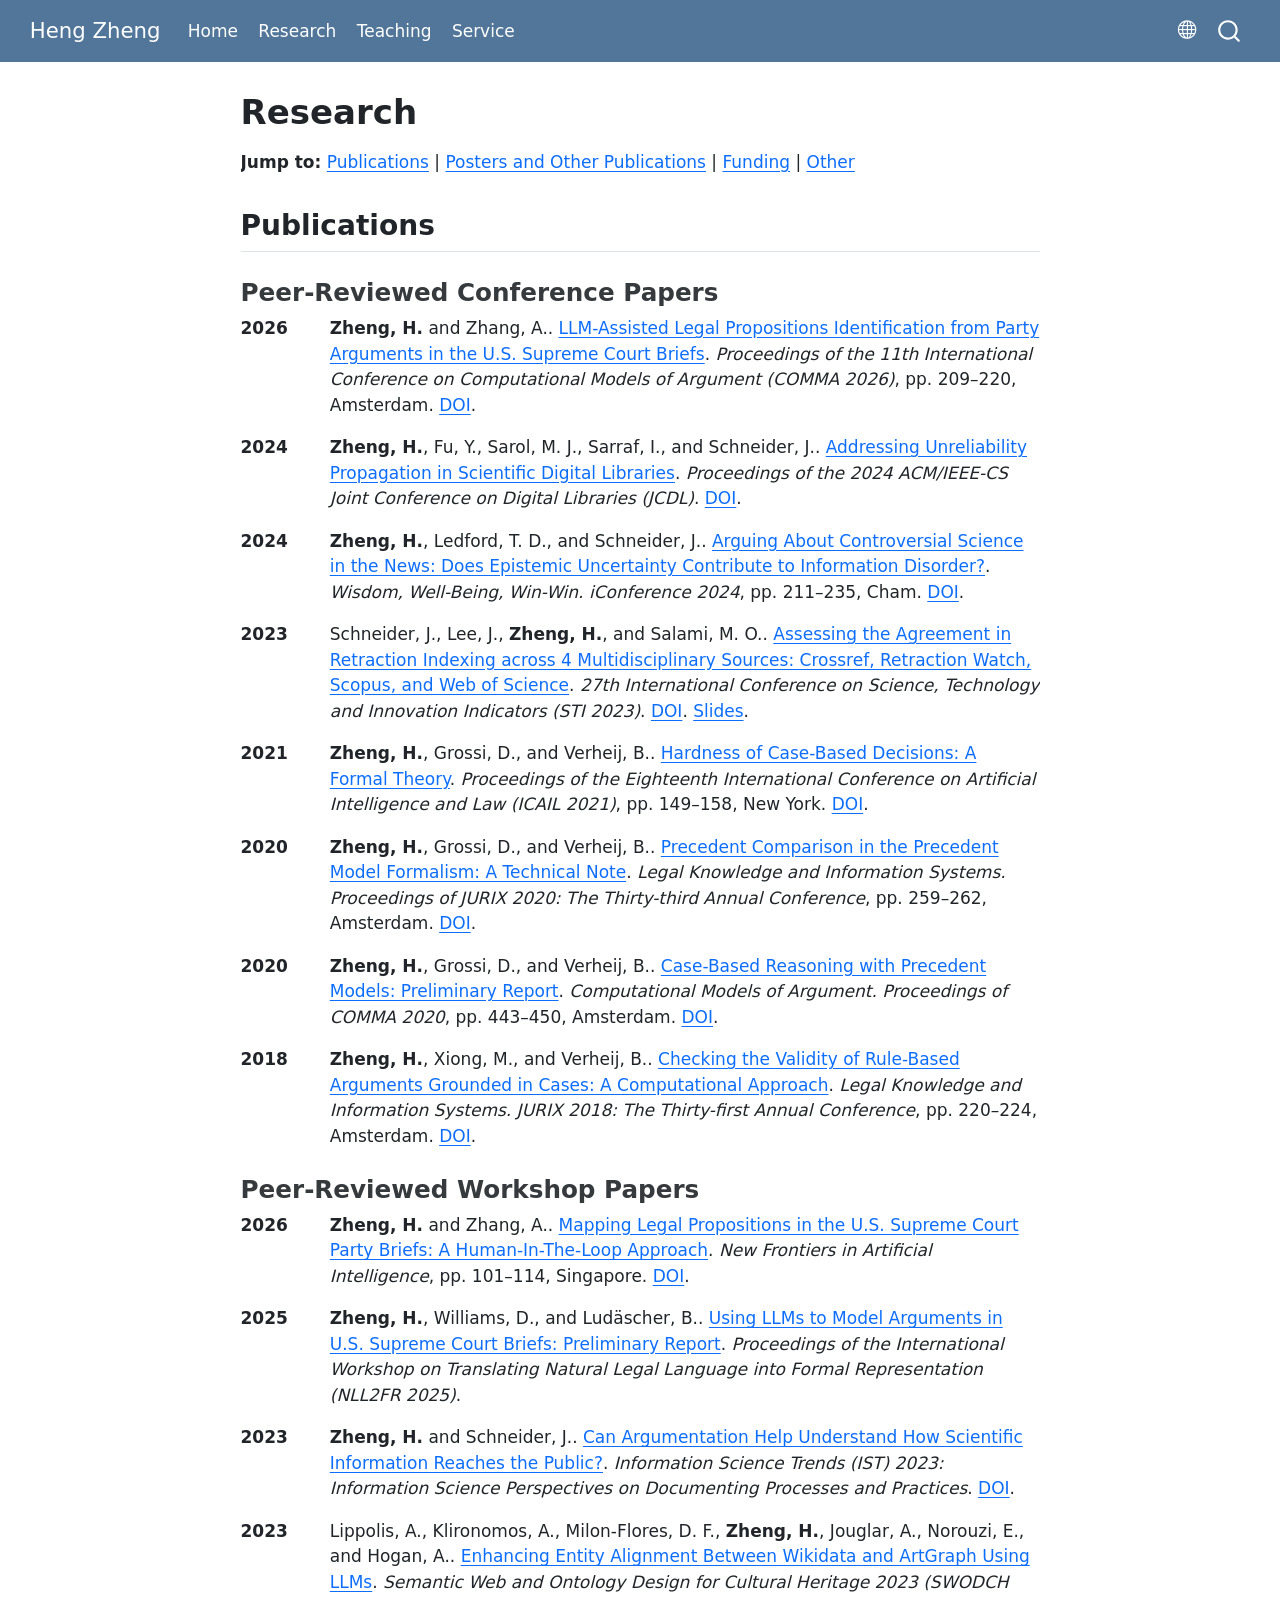
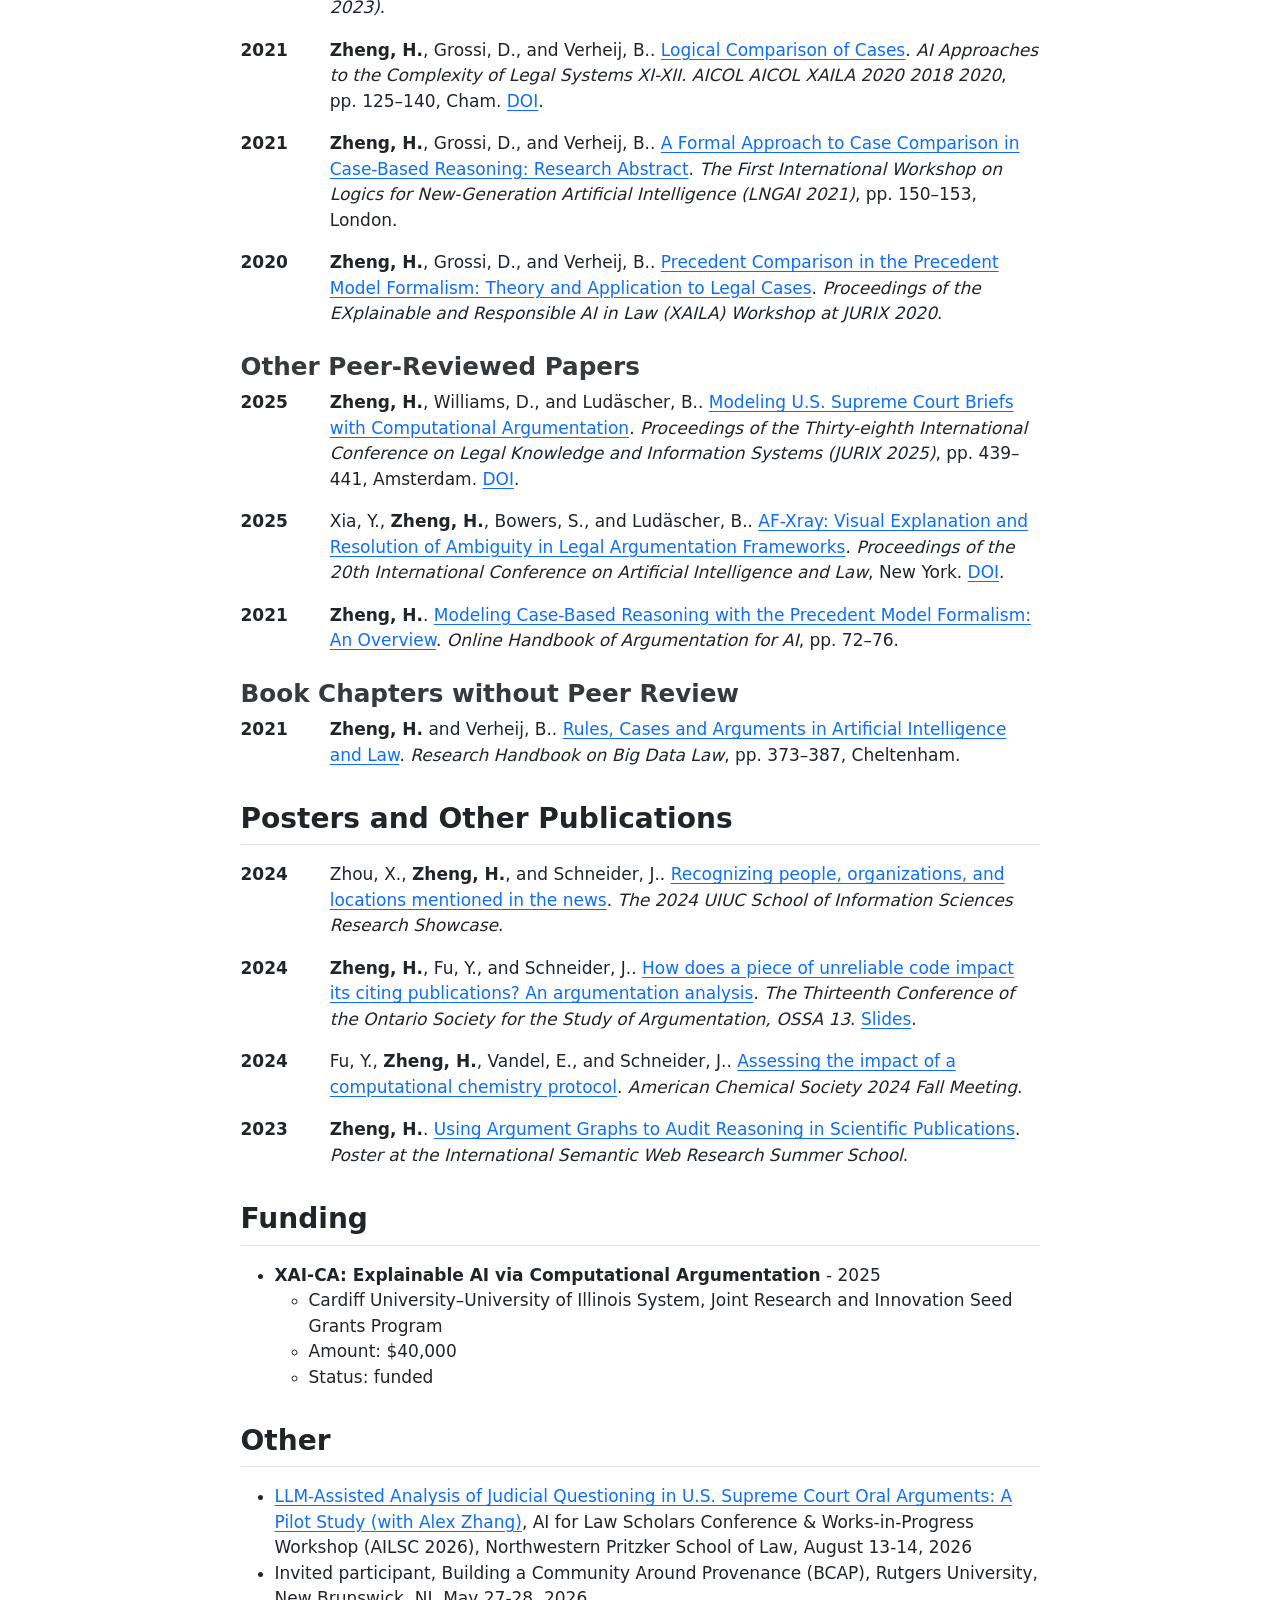
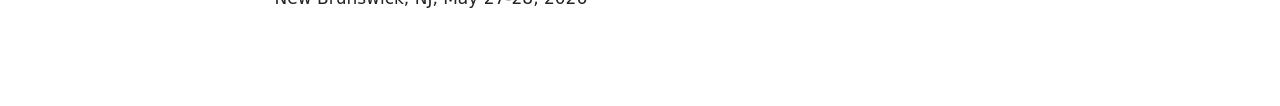
==== research.html @ 06c8936c "deploy site update" ====
<!DOCTYPE html>
<html xmlns="http://www.w3.org/1999/xhtml" lang="en" xml:lang="en"><head>

<meta charset="utf-8">
<meta name="generator" content="quarto-1.9.38">

<meta name="viewport" content="width=device-width, initial-scale=1.0, user-scalable=yes">


<title>Research – Heng Zheng</title>
<style>
/* Default styles provided by pandoc.
** See https://pandoc.org/MANUAL.html#variables-for-html for config info.
*/
code{white-space: pre-wrap;}
span.smallcaps{font-variant: small-caps;}
div.columns{display: flex; gap: min(4vw, 1.5em);}
div.column{flex: auto; overflow-x: auto;}
div.hanging-indent{margin-left: 1.5em; text-indent: -1.5em;}
ul.task-list{list-style: none;}
ul.task-list li input[type="checkbox"] {
  width: 0.8em;
  margin: 0 0.8em 0.2em -1em; /* quarto-specific, see https://github.com/quarto-dev/quarto-cli/issues/4556 */ 
  vertical-align: middle;
}
</style>


<script src="site_libs/quarto-nav/quarto-nav.js"></script>
<script src="site_libs/quarto-nav/headroom.min.js"></script>
<script src="site_libs/clipboard/clipboard.min.js"></script>
<script src="site_libs/quarto-search/autocomplete.umd.js"></script>
<script src="site_libs/quarto-search/fuse.min.js"></script>
<script src="site_libs/quarto-search/quarto-search.js"></script>
<meta name="quarto:offset" content="./">
<link href="./images/globe.png" rel="icon" type="image/png">
<script src="site_libs/quarto-html/quarto.js" type="module"></script>
<script src="site_libs/quarto-html/tabsets/tabsets.js" type="module"></script>
<script src="site_libs/quarto-html/popper.min.js"></script>
<script src="site_libs/quarto-html/tippy.umd.min.js"></script>
<script src="site_libs/quarto-html/anchor.min.js"></script>
<link href="site_libs/quarto-html/tippy.css" rel="stylesheet">
<link href="site_libs/quarto-html/quarto-syntax-highlighting-15634bcf2e68342d4ad2dfa704d543f6.css" rel="stylesheet" id="quarto-text-highlighting-styles">
<script src="site_libs/bootstrap/bootstrap.min.js"></script>
<link href="site_libs/bootstrap/bootstrap-icons.css" rel="stylesheet">
<link href="site_libs/bootstrap/bootstrap-45431c2918bd31147ddb3fa7038bb99f.min.css" rel="stylesheet" append-hash="true" id="quarto-bootstrap" data-mode="light">
<script id="quarto-search-options" type="application/json">{
  "location": "navbar",
  "copy-button": false,
  "collapse-after": 3,
  "panel-placement": "end",
  "type": "overlay",
  "limit": 50,
  "keyboard-shortcut": [
    "f",
    "/",
    "s"
  ],
  "show-item-context": false,
  "language": {
    "search-no-results-text": "No results",
    "search-matching-documents-text": "matching documents",
    "search-copy-link-title": "Copy link to search",
    "search-hide-matches-text": "Hide additional matches",
    "search-more-match-text": "more match in this document",
    "search-more-matches-text": "more matches in this document",
    "search-clear-button-title": "Clear",
    "search-text-placeholder": "",
    "search-detached-cancel-button-title": "Cancel",
    "search-submit-button-title": "Submit",
    "search-label": "Search"
  }
}</script>


<link rel="stylesheet" href="styles.css">
</head>

<body class="nav-fixed fullcontent quarto-light">

<div id="quarto-search-results"></div>
  <header id="quarto-header" class="headroom fixed-top">
    <nav class="navbar navbar-expand-lg " data-bs-theme="dark">
      <div class="navbar-container container-fluid">
      <div class="navbar-brand-container mx-auto">
    <a class="navbar-brand" href="./index.html">
    <span class="navbar-title">Heng Zheng</span>
    </a>
  </div>
            <div id="quarto-search" class="" title="Search"></div>
          <button class="navbar-toggler" type="button" data-bs-toggle="collapse" data-bs-target="#navbarCollapse" aria-controls="navbarCollapse" role="menu" aria-expanded="false" aria-label="Toggle navigation" onclick="if (window.quartoToggleHeadroom) { window.quartoToggleHeadroom(); }">
  <span class="navbar-toggler-icon"></span>
</button>
          <div class="collapse navbar-collapse" id="navbarCollapse">
            <ul class="navbar-nav navbar-nav-scroll me-auto">
  <li class="nav-item">
    <a class="nav-link" href="./index.html"> 
<span class="menu-text">Home</span></a>
  </li>  
  <li class="nav-item">
    <a class="nav-link active" href="./research.html" aria-current="page"> 
<span class="menu-text">Research</span></a>
  </li>  
  <li class="nav-item">
    <a class="nav-link" href="./teaching.html"> 
<span class="menu-text">Teaching</span></a>
  </li>  
  <li class="nav-item">
    <a class="nav-link" href="./service.html"> 
<span class="menu-text">Service</span></a>
  </li>  
</ul>
            <ul class="navbar-nav navbar-nav-scroll ms-auto">
  <li class="nav-item compact">
    <a class="nav-link" href="https://heng-zheng.github.io/"> <i class="bi bi-globe" role="img" aria-label="Website">
</i> 
<span class="menu-text"></span></a>
  </li>  
</ul>
          </div> <!-- /navcollapse -->
            <div class="quarto-navbar-tools">
</div>
      </div> <!-- /container-fluid -->
    </nav>
</header>
<!-- content -->
<div id="quarto-content" class="quarto-container page-columns page-rows-contents page-layout-article page-navbar">
<!-- sidebar -->
<!-- margin-sidebar -->
    
<!-- main -->
<main class="content" id="quarto-document-content">

<header id="title-block-header" class="quarto-title-block default">
<div class="quarto-title">
<h1 class="title">Research</h1>
</div>



<div class="quarto-title-meta">

    
  
    
  </div>
  


</header>


<style>
.pub-list {
  margin-top: 0.5rem;
}

.pub-entry {
  display: grid;
  grid-template-columns: 4.5rem 1fr;
  column-gap: 0.75rem;
  margin-bottom: 1rem;
  align-items: start;
}

.pub-year {
  white-space: nowrap;
  font-weight: 600;
}

.pub-text {
  min-width: 0;
}

.pub-text p {
  margin: 0;
}
</style>
<div id="acab98bb" class="cell" data-execution_count="1">
<div class="cell-output cell-output-display cell-output-markdown">
<p><strong>Jump to:</strong> <a href="#publications">Publications</a> | <a href="#posters-and-other-publications">Posters and Other Publications</a> | <a href="#funding">Funding</a> | <a href="#other">Other</a></p>
<section id="publications" class="level2">
<h2 class="anchored" data-anchor-id="publications">Publications</h2>
<section id="peer-reviewed-conference-papers" class="level3">
<h3 class="anchored" data-anchor-id="peer-reviewed-conference-papers">Peer-Reviewed Conference Papers</h3>
<div class="pub-list">
<div class="pub-entry">
<div class="pub-year">
2026
</div>
<div class="pub-text">
<strong>Zheng, H.</strong> and Zhang, A.. <a href="https://doi.org/10.3233/FAIA260813">LLM-Assisted Legal Propositions Identification from Party Arguments in the U.S. Supreme Court Briefs</a>. <em>Proceedings of the 11th International Conference on Computational Models of Argument (COMMA 2026)</em>, pp.&nbsp;209–220, Amsterdam. <a href="https://doi.org/10.3233/FAIA260813">DOI</a>.
</div>
</div>
<div class="pub-entry">
<div class="pub-year">
2024
</div>
<div class="pub-text">
<strong>Zheng, H.</strong>, Fu, Y., Sarol, M. J., Sarraf, I., and Schneider, J.. <a href="https://doi.org/10.1145/3677389.3702526">Addressing Unreliability Propagation in Scientific Digital Libraries</a>. <em>Proceedings of the 2024 ACM/IEEE-CS Joint Conference on Digital Libraries (JCDL)</em>. <a href="https://doi.org/10.1145/3677389.3702526">DOI</a>.
</div>
</div>
<div class="pub-entry">
<div class="pub-year">
2024
</div>
<div class="pub-text">
<strong>Zheng, H.</strong>, Ledford, T. D., and Schneider, J.. <a href="https://doi.org/10.1007/978-3-031-57860-1_16">Arguing About Controversial Science in the News: Does Epistemic Uncertainty Contribute to Information Disorder?</a>. <em>Wisdom, Well-Being, Win-Win. iConference 2024</em>, pp.&nbsp;211–235, Cham. <a href="https://doi.org/10.1007/978-3-031-57860-1_16">DOI</a>.
</div>
</div>
<div class="pub-entry">
<div class="pub-year">
2023
</div>
<div class="pub-text">
Schneider, J., Lee, J., <strong>Zheng, H.</strong>, and Salami, M. O.. <a href="https://doi.org/10.55835/6441e5cae04dbe5586d06a5f">Assessing the Agreement in Retraction Indexing across 4 Multidisciplinary Sources: Crossref, Retraction Watch, Scopus, and Web of Science</a>. <em>27th International Conference on Science, Technology and Innovation Indicators (STI 2023)</em>. <a href="https://doi.org/10.55835/6441e5cae04dbe5586d06a5f">DOI</a>. <a href="https://hdl.handle.net/2142/122294">Slides</a>.
</div>
</div>
<div class="pub-entry">
<div class="pub-year">
2021
</div>
<div class="pub-text">
<strong>Zheng, H.</strong>, Grossi, D., and Verheij, B.. <a href="https://doi.org/10.1145/3462757.3466071">Hardness of Case-Based Decisions: A Formal Theory</a>. <em>Proceedings of the Eighteenth International Conference on Artificial Intelligence and Law (ICAIL 2021)</em>, pp.&nbsp;149–158, New York. <a href="https://doi.org/10.1145/3462757.3466071">DOI</a>.
</div>
</div>
<div class="pub-entry">
<div class="pub-year">
2020
</div>
<div class="pub-text">
<strong>Zheng, H.</strong>, Grossi, D., and Verheij, B.. <a href="https://doi.org/10.3233/FAIA200878">Precedent Comparison in the Precedent Model Formalism: A Technical Note</a>. <em>Legal Knowledge and Information Systems. Proceedings of JURIX 2020: The Thirty-third Annual Conference</em>, pp.&nbsp;259–262, Amsterdam. <a href="https://doi.org/10.3233/FAIA200878">DOI</a>.
</div>
</div>
<div class="pub-entry">
<div class="pub-year">
2020
</div>
<div class="pub-text">
<strong>Zheng, H.</strong>, Grossi, D., and Verheij, B.. <a href="https://doi.org/10.3233/FAIA200528">Case-Based Reasoning with Precedent Models: Preliminary Report</a>. <em>Computational Models of Argument. Proceedings of COMMA 2020</em>, pp.&nbsp;443–450, Amsterdam. <a href="https://doi.org/10.3233/FAIA200528">DOI</a>.
</div>
</div>
<div class="pub-entry">
<div class="pub-year">
2018
</div>
<div class="pub-text">
<strong>Zheng, H.</strong>, Xiong, M., and Verheij, B.. <a href="https://doi.org/10.3233/978-1-61499-935-5-220">Checking the Validity of Rule-Based Arguments Grounded in Cases: A Computational Approach</a>. <em>Legal Knowledge and Information Systems. JURIX 2018: The Thirty-first Annual Conference</em>, pp.&nbsp;220–224, Amsterdam. <a href="https://doi.org/10.3233/978-1-61499-935-5-220">DOI</a>.
</div>
</div>
</div>
</section>
<section id="peer-reviewed-workshop-papers" class="level3">
<h3 class="anchored" data-anchor-id="peer-reviewed-workshop-papers">Peer-Reviewed Workshop Papers</h3>
<div class="pub-list">
<div class="pub-entry">
<div class="pub-year">
2026
</div>
<div class="pub-text">
<strong>Zheng, H.</strong> and Zhang, A.. <a href="https://doi.org/10.1007/978-981-92-1527-0_7">Mapping Legal Propositions in the U.S. Supreme Court Party Briefs: A Human-In-The-Loop Approach</a>. <em>New Frontiers in Artificial Intelligence</em>, pp.&nbsp;101–114, Singapore. <a href="https://doi.org/10.1007/978-981-92-1527-0_7">DOI</a>.
</div>
</div>
<div class="pub-entry">
<div class="pub-year">
2025
</div>
<div class="pub-text">
<strong>Zheng, H.</strong>, Williams, D., and Ludäscher, B.. <a href="https://jurisinformaticscenter.github.io/NLL2FR2025/NLL2FR2025proceedings.pdf#page=103.00">Using LLMs to Model Arguments in U.S. Supreme Court Briefs: Preliminary Report</a>. <em>Proceedings of the International Workshop on Translating Natural Legal Language into Formal Representation (NLL2FR 2025)</em>.
</div>
</div>
<div class="pub-entry">
<div class="pub-year">
2023
</div>
<div class="pub-text">
<strong>Zheng, H.</strong> and Schneider, J.. <a href="https://doi.org/10.5281/zenodo.8023747">Can Argumentation Help Understand How Scientific Information Reaches the Public?</a>. <em>Information Science Trends (IST) 2023: Information Science Perspectives on Documenting Processes and Practices</em>. <a href="https://doi.org/10.5281/zenodo.8023747">DOI</a>.
</div>
</div>
<div class="pub-entry">
<div class="pub-year">
2023
</div>
<div class="pub-text">
Lippolis, A., Klironomos, A., Milon-Flores, D. F., <strong>Zheng, H.</strong>, Jouglar, A., Norouzi, E., and Hogan, A.. <a href="https://ceur-ws.org/Vol-3540/paper7.pdf">Enhancing Entity Alignment Between Wikidata and ArtGraph Using LLMs</a>. <em>Semantic Web and Ontology Design for Cultural Heritage 2023 (SWODCH 2023)</em>.
</div>
</div>
<div class="pub-entry">
<div class="pub-year">
2021
</div>
<div class="pub-text">
<strong>Zheng, H.</strong>, Grossi, D., and Verheij, B.. <a href="https://doi.org/10.1007/978-3-030-89811-3_9">Logical Comparison of Cases</a>. <em>AI Approaches to the Complexity of Legal Systems XI-XII. AICOL AICOL XAILA 2020 2018 2020</em>, pp.&nbsp;125–140, Cham. <a href="https://doi.org/10.1007/978-3-030-89811-3_9">DOI</a>.
</div>
</div>
<div class="pub-entry">
<div class="pub-year">
2021
</div>
<div class="pub-text">
<strong>Zheng, H.</strong>, Grossi, D., and Verheij, B.. <a href="http://www.collegepublications.co.uk/LNGAI/?00001">A Formal Approach to Case Comparison in Case-Based Reasoning: Research Abstract</a>. <em>The First International Workshop on Logics for New-Generation Artificial Intelligence (LNGAI 2021)</em>, pp.&nbsp;150–153, London.
</div>
</div>
<div class="pub-entry">
<div class="pub-year">
2020
</div>
<div class="pub-text">
<strong>Zheng, H.</strong>, Grossi, D., and Verheij, B.. <a href="https://ceur-ws.org/Vol-2891/XAILA-2020_paper_3.pdf">Precedent Comparison in the Precedent Model Formalism: Theory and Application to Legal Cases</a>. <em>Proceedings of the EXplainable and Responsible AI in Law (XAILA) Workshop at JURIX 2020</em>.
</div>
</div>
</div>
</section>
<section id="other-peer-reviewed-papers" class="level3">
<h3 class="anchored" data-anchor-id="other-peer-reviewed-papers">Other Peer-Reviewed Papers</h3>
<div class="pub-list">
<div class="pub-entry">
<div class="pub-year">
2025
</div>
<div class="pub-text">
<strong>Zheng, H.</strong>, Williams, D., and Ludäscher, B.. <a href="https://doi.org/10.3233/FAIA251631">Modeling U.S. Supreme Court Briefs with Computational Argumentation</a>. <em>Proceedings of the Thirty-eighth International Conference on Legal Knowledge and Information Systems (JURIX 2025)</em>, pp.&nbsp;439–441, Amsterdam. <a href="https://doi.org/10.3233/FAIA251631">DOI</a>.
</div>
</div>
<div class="pub-entry">
<div class="pub-year">
2025
</div>
<div class="pub-text">
Xia, Y., <strong>Zheng, H.</strong>, Bowers, S., and Ludäscher, B.. <a href="https://doi.org/10.1145/3769126.3769246">AF-Xray: Visual Explanation and Resolution of Ambiguity in Legal Argumentation Frameworks</a>. <em>Proceedings of the 20th International Conference on Artificial Intelligence and Law</em>, New York. <a href="https://doi.org/10.1145/3769126.3769246">DOI</a>.
</div>
</div>
<div class="pub-entry">
<div class="pub-year">
2021
</div>
<div class="pub-text">
<strong>Zheng, H.</strong>. <a href="https://arxiv.org/abs/2106.10832">Modeling Case-Based Reasoning with the Precedent Model Formalism: An Overview</a>. <em>Online Handbook of Argumentation for AI</em>, pp.&nbsp;72–76.
</div>
</div>
</div>
</section>
<section id="book-chapters-without-peer-review" class="level3">
<h3 class="anchored" data-anchor-id="book-chapters-without-peer-review">Book Chapters without Peer Review</h3>
<div class="pub-list">
<div class="pub-entry">
<div class="pub-year">
2021
</div>
<div class="pub-text">
<strong>Zheng, H.</strong> and Verheij, B.. <a href="https://www.ai.rug.nl/~verheij/publications/pdf/handbook2021.pdf">Rules, Cases and Arguments in Artificial Intelligence and Law</a>. <em>Research Handbook on Big Data Law</em>, pp.&nbsp;373–387, Cheltenham.
</div>
</div>
</div>
</section>
</section>
<section id="posters-and-other-publications" class="level2">
<h2 class="anchored" data-anchor-id="posters-and-other-publications">Posters and Other Publications</h2>
<div class="pub-list">
<div class="pub-entry">
<div class="pub-year">
2024
</div>
<div class="pub-text">
Zhou, X., <strong>Zheng, H.</strong>, and Schneider, J.. <a href="https://hdl.handle.net/2142/125113">Recognizing people, organizations, and locations mentioned in the news</a>. <em>The 2024 UIUC School of Information Sciences Research Showcase</em>.
</div>
</div>
<div class="pub-entry">
<div class="pub-year">
2024
</div>
<div class="pub-text">
<strong>Zheng, H.</strong>, Fu, Y., and Schneider, J.. <a href="https://jodischneider.com/pubs/ossa2024.pdf">How does a piece of unreliable code impact its citing publications? An argumentation analysis</a>. <em>The Thirteenth Conference of the Ontario Society for the Study of Argumentation, OSSA 13</em>. <a href="https://hdl.handle.net/2142/123192">Slides</a>.
</div>
</div>
<div class="pub-entry">
<div class="pub-year">
2024
</div>
<div class="pub-text">
Fu, Y., <strong>Zheng, H.</strong>, Vandel, E., and Schneider, J.. <a href="https://hdl.handle.net/2142/124768">Assessing the impact of a computational chemistry protocol</a>. <em>American Chemical Society 2024 Fall Meeting</em>.
</div>
</div>
<div class="pub-entry">
<div class="pub-year">
2023
</div>
<div class="pub-text">
<strong>Zheng, H.</strong>. <a href="https://hdl.handle.net/2142/118103">Using Argument Graphs to Audit Reasoning in Scientific Publications</a>. <em>Poster at the International Semantic Web Research Summer School</em>.
</div>
</div>
</div>
</section>
<section id="funding" class="level2">
<h2 class="anchored" data-anchor-id="funding">Funding</h2>
<ul>
<li><strong>XAI-CA: Explainable AI via Computational Argumentation</strong> - 2025
<ul>
<li>Cardiff University–University of Illinois System, Joint Research and Innovation Seed Grants Program</li>
<li>Amount: $40,000</li>
<li>Status: funded</li>
</ul></li>
</ul>
</section>
<section id="other" class="level2">
<h2 class="anchored" data-anchor-id="other">Other</h2>
<ul>
<li><a href="https://www.aiforlawscholars.org/ai-for-law-scholars">LLM-Assisted Analysis of Judicial Questioning in U.S. Supreme Court Oral Arguments: A Pilot Study (with Alex Zhang)</a>, AI for Law Scholars Conference &amp; Works-in-Progress Workshop (AILSC 2026), Northwestern Pritzker School of Law, August 13-14, 2026</li>
<li>Invited participant, Building a Community Around Provenance (BCAP), Rutgers University, New Brunswick, NJ, May 27-28, 2026</li>
</ul>
</section>
</div>
</div>



</main> <!-- /main -->
<script id="quarto-html-after-body" type="application/javascript">
  window.document.addEventListener("DOMContentLoaded", function (event) {
    const icon = "";
    const anchorJS = new window.AnchorJS();
    anchorJS.options = {
      placement: 'right',
      icon: icon
    };
    anchorJS.add('.anchored');
    const isCodeAnnotation = (el) => {
      for (const clz of el.classList) {
        if (clz.startsWith('code-annotation-')) {                     
          return true;
        }
      }
      return false;
    }
    const onCopySuccess = function(e) {
      // button target
      const button = e.trigger;
      // don't keep focus
      button.blur();
      // flash "checked"
      button.classList.add('code-copy-button-checked');
      var currentTitle = button.getAttribute("title");
      button.setAttribute("title", "Copied!");
      let tooltip;
      if (window.bootstrap) {
        button.setAttribute("data-bs-toggle", "tooltip");
        button.setAttribute("data-bs-placement", "left");
        button.setAttribute("data-bs-title", "Copied!");
        tooltip = new bootstrap.Tooltip(button, 
          { trigger: "manual", 
            customClass: "code-copy-button-tooltip",
            offset: [0, -8]});
        tooltip.show();    
      }
      setTimeout(function() {
        if (tooltip) {
          tooltip.hide();
          button.removeAttribute("data-bs-title");
          button.removeAttribute("data-bs-toggle");
          button.removeAttribute("data-bs-placement");
        }
        button.setAttribute("title", currentTitle);
        button.classList.remove('code-copy-button-checked');
      }, 1000);
      // clear code selection
      e.clearSelection();
    }
    const getTextToCopy = function(trigger) {
      const outerScaffold = trigger.parentElement.cloneNode(true);
      const codeEl = outerScaffold.querySelector('code');
      for (const childEl of codeEl.children) {
        if (isCodeAnnotation(childEl)) {
          childEl.remove();
        }
      }
      return codeEl.innerText;
    }
    const clipboard = new window.ClipboardJS('.code-copy-button:not([data-in-quarto-modal])', {
      text: getTextToCopy
    });
    clipboard.on('success', onCopySuccess);
    if (window.document.getElementById('quarto-embedded-source-code-modal')) {
      const clipboardModal = new window.ClipboardJS('.code-copy-button[data-in-quarto-modal]', {
        text: getTextToCopy,
        container: window.document.getElementById('quarto-embedded-source-code-modal')
      });
      clipboardModal.on('success', onCopySuccess);
    }
      var localhostRegex = new RegExp(/^(?:http|https):\/\/localhost\:?[0-9]*\//);
      var mailtoRegex = new RegExp(/^mailto:/);
        var filterRegex = new RegExp('/' + window.location.host + '/');
      var isInternal = (href) => {
          return filterRegex.test(href) || localhostRegex.test(href) || mailtoRegex.test(href);
      }
      // Inspect non-navigation links and adorn them if external
     var links = window.document.querySelectorAll('a[href]:not(.nav-link):not(.navbar-brand):not(.toc-action):not(.sidebar-link):not(.sidebar-item-toggle):not(.pagination-link):not(.no-external):not([aria-hidden]):not(.dropdown-item):not(.quarto-navigation-tool):not(.about-link)');
      for (var i=0; i<links.length; i++) {
        const link = links[i];
        if (!isInternal(link.href)) {
          // undo the damage that might have been done by quarto-nav.js in the case of
          // links that we want to consider external
          if (link.dataset.originalHref !== undefined) {
            link.href = link.dataset.originalHref;
          }
        }
      }
    function tippyHover(el, contentFn, onTriggerFn, onUntriggerFn) {
      const config = {
        allowHTML: true,
        maxWidth: 500,
        delay: 100,
        arrow: false,
        appendTo: function(el) {
            return el.parentElement;
        },
        interactive: true,
        interactiveBorder: 10,
        theme: 'quarto',
        placement: 'bottom-start',
      };
      if (contentFn) {
        config.content = contentFn;
      }
      if (onTriggerFn) {
        config.onTrigger = onTriggerFn;
      }
      if (onUntriggerFn) {
        config.onUntrigger = onUntriggerFn;
      }
      window.tippy(el, config); 
    }
    const noterefs = window.document.querySelectorAll('a[role="doc-noteref"]');
    for (var i=0; i<noterefs.length; i++) {
      const ref = noterefs[i];
      tippyHover(ref, function() {
        // use id or data attribute instead here
        let href = ref.getAttribute('data-footnote-href') || ref.getAttribute('href');
        try { href = new URL(href).hash; } catch {}
        const id = href.replace(/^#\/?/, "");
        const note = window.document.getElementById(id);
        if (note) {
          return note.innerHTML;
        } else {
          return "";
        }
      });
    }
    const xrefs = window.document.querySelectorAll('a.quarto-xref');
    const processXRef = (id, note) => {
      // Strip column container classes
      const stripColumnClz = (el) => {
        el.classList.remove("page-full", "page-columns");
        if (el.children) {
          for (const child of el.children) {
            stripColumnClz(child);
          }
        }
      }
      stripColumnClz(note)
      if (id === null || id.startsWith('sec-')) {
        // Special case sections, only their first couple elements
        const container = document.createElement("div");
        if (note.children && note.children.length > 2) {
          container.appendChild(note.children[0].cloneNode(true));
          for (let i = 1; i < note.children.length; i++) {
            const child = note.children[i];
            if (child.tagName === "P" && child.innerText === "") {
              continue;
            } else {
              container.appendChild(child.cloneNode(true));
              break;
            }
          }
          if (window.Quarto?.typesetMath) {
            window.Quarto.typesetMath(container);
          }
          return container.innerHTML
        } else {
          if (window.Quarto?.typesetMath) {
            window.Quarto.typesetMath(note);
          }
          return note.innerHTML;
        }
      } else {
        // Remove any anchor links if they are present
        const anchorLink = note.querySelector('a.anchorjs-link');
        if (anchorLink) {
          anchorLink.remove();
        }
        if (window.Quarto?.typesetMath) {
          window.Quarto.typesetMath(note);
        }
        if (note.classList.contains("callout")) {
          return note.outerHTML;
        } else {
          return note.innerHTML;
        }
      }
    }
    for (var i=0; i<xrefs.length; i++) {
      const xref = xrefs[i];
      tippyHover(xref, undefined, function(instance) {
        instance.disable();
        let url = xref.getAttribute('href');
        let hash = undefined; 
        if (url.startsWith('#')) {
          hash = url;
        } else {
          try { hash = new URL(url).hash; } catch {}
        }
        if (hash) {
          const id = hash.replace(/^#\/?/, "");
          const note = window.document.getElementById(id);
          if (note !== null) {
            try {
              const html = processXRef(id, note.cloneNode(true));
              instance.setContent(html);
            } finally {
              instance.enable();
              instance.show();
            }
          } else {
            // See if we can fetch this
            fetch(url.split('#')[0])
            .then(res => res.text())
            .then(html => {
              const parser = new DOMParser();
              const htmlDoc = parser.parseFromString(html, "text/html");
              const note = htmlDoc.getElementById(id);
              if (note !== null) {
                const html = processXRef(id, note);
                instance.setContent(html);
              } 
            }).finally(() => {
              instance.enable();
              instance.show();
            });
          }
        } else {
          // See if we can fetch a full url (with no hash to target)
          // This is a special case and we should probably do some content thinning / targeting
          fetch(url)
          .then(res => res.text())
          .then(html => {
            const parser = new DOMParser();
            const htmlDoc = parser.parseFromString(html, "text/html");
            const note = htmlDoc.querySelector('main.content');
            if (note !== null) {
              // This should only happen for chapter cross references
              // (since there is no id in the URL)
              // remove the first header
              if (note.children.length > 0 && note.children[0].tagName === "HEADER") {
                note.children[0].remove();
              }
              const html = processXRef(null, note);
              instance.setContent(html);
            } 
          }).finally(() => {
            instance.enable();
            instance.show();
          });
        }
      }, function(instance) {
      });
    }
        let selectedAnnoteEl;
        const selectorForAnnotation = ( cell, annotation) => {
          let cellAttr = 'data-code-cell="' + cell + '"';
          let lineAttr = 'data-code-annotation="' +  annotation + '"';
          const selector = 'span[' + cellAttr + '][' + lineAttr + ']';
          return selector;
        }
        const selectCodeLines = (annoteEl) => {
          const doc = window.document;
          const targetCell = annoteEl.getAttribute("data-target-cell");
          const targetAnnotation = annoteEl.getAttribute("data-target-annotation");
          const annoteSpan = window.document.querySelector(selectorForAnnotation(targetCell, targetAnnotation));
          const lines = annoteSpan.getAttribute("data-code-lines").split(",");
          const lineIds = lines.map((line) => {
            return targetCell + "-" + line;
          })
          let top = null;
          let height = null;
          let parent = null;
          if (lineIds.length > 0) {
              //compute the position of the single el (top and bottom and make a div)
              const el = window.document.getElementById(lineIds[0]);
              top = el.offsetTop;
              height = el.offsetHeight;
              parent = el.parentElement.parentElement;
            if (lineIds.length > 1) {
              const lastEl = window.document.getElementById(lineIds[lineIds.length - 1]);
              const bottom = lastEl.offsetTop + lastEl.offsetHeight;
              height = bottom - top;
            }
            if (top !== null && height !== null && parent !== null) {
              // cook up a div (if necessary) and position it 
              let div = window.document.getElementById("code-annotation-line-highlight");
              if (div === null) {
                div = window.document.createElement("div");
                div.setAttribute("id", "code-annotation-line-highlight");
                div.style.position = 'absolute';
                parent.appendChild(div);
              }
              div.style.top = top - 2 + "px";
              div.style.height = height + 4 + "px";
              div.style.left = 0;
              let gutterDiv = window.document.getElementById("code-annotation-line-highlight-gutter");
              if (gutterDiv === null) {
                gutterDiv = window.document.createElement("div");
                gutterDiv.setAttribute("id", "code-annotation-line-highlight-gutter");
                gutterDiv.style.position = 'absolute';
                const codeCell = window.document.getElementById(targetCell);
                const gutter = codeCell.querySelector('.code-annotation-gutter');
                gutter.appendChild(gutterDiv);
              }
              gutterDiv.style.top = top - 2 + "px";
              gutterDiv.style.height = height + 4 + "px";
            }
            selectedAnnoteEl = annoteEl;
          }
        };
        const unselectCodeLines = () => {
          const elementsIds = ["code-annotation-line-highlight", "code-annotation-line-highlight-gutter"];
          elementsIds.forEach((elId) => {
            const div = window.document.getElementById(elId);
            if (div) {
              div.remove();
            }
          });
          selectedAnnoteEl = undefined;
        };
          // Handle positioning of the toggle
      window.addEventListener(
        "resize",
        throttle(() => {
          elRect = undefined;
          if (selectedAnnoteEl) {
            selectCodeLines(selectedAnnoteEl);
          }
        }, 10)
      );
      function throttle(fn, ms) {
      let throttle = false;
      let timer;
        return (...args) => {
          if(!throttle) { // first call gets through
              fn.apply(this, args);
              throttle = true;
          } else { // all the others get throttled
              if(timer) clearTimeout(timer); // cancel #2
              timer = setTimeout(() => {
                fn.apply(this, args);
                timer = throttle = false;
              }, ms);
          }
        };
      }
        // Attach click handler to the DT
        const annoteDls = window.document.querySelectorAll('dt[data-target-cell]');
        for (const annoteDlNode of annoteDls) {
          annoteDlNode.addEventListener('click', (event) => {
            const clickedEl = event.target;
            if (clickedEl !== selectedAnnoteEl) {
              unselectCodeLines();
              const activeEl = window.document.querySelector('dt[data-target-cell].code-annotation-active');
              if (activeEl) {
                activeEl.classList.remove('code-annotation-active');
              }
              selectCodeLines(clickedEl);
              clickedEl.classList.add('code-annotation-active');
            } else {
              // Unselect the line
              unselectCodeLines();
              clickedEl.classList.remove('code-annotation-active');
            }
          });
        }
    const findCites = (el) => {
      const parentEl = el.parentElement;
      if (parentEl) {
        const cites = parentEl.dataset.cites;
        if (cites) {
          return {
            el,
            cites: cites.split(' ')
          };
        } else {
          return findCites(el.parentElement)
        }
      } else {
        return undefined;
      }
    };
    var bibliorefs = window.document.querySelectorAll('a[role="doc-biblioref"]');
    for (var i=0; i<bibliorefs.length; i++) {
      const ref = bibliorefs[i];
      const citeInfo = findCites(ref);
      if (citeInfo) {
        tippyHover(citeInfo.el, function() {
          var popup = window.document.createElement('div');
          citeInfo.cites.forEach(function(cite) {
            var citeDiv = window.document.createElement('div');
            citeDiv.classList.add('hanging-indent');
            citeDiv.classList.add('csl-entry');
            var biblioDiv = window.document.getElementById('ref-' + cite);
            if (biblioDiv) {
              citeDiv.innerHTML = biblioDiv.innerHTML;
            }
            popup.appendChild(citeDiv);
          });
          return popup.innerHTML;
        });
      }
    }
  });
  </script>
</div> <!-- /content -->




</body></html>
---- site_libs/quarto-html/tippy.css ----
.tippy-box[data-animation=fade][data-state=hidden]{opacity:0}[data-tippy-root]{max-width:calc(100vw - 10px)}.tippy-box{position:relative;background-color:#333;color:#fff;border-radius:4px;font-size:14px;line-height:1.4;white-space:normal;outline:0;transition-property:transform,visibility,opacity}.tippy-box[data-placement^=top]>.tippy-arrow{bottom:0}.tippy-box[data-placement^=top]>.tippy-arrow:before{bottom:-7px;left:0;border-width:8px 8px 0;border-top-color:initial;transform-origin:center top}.tippy-box[data-placement^=bottom]>.tippy-arrow{top:0}.tippy-box[data-placement^=bottom]>.tippy-arrow:before{top:-7px;left:0;border-width:0 8px 8px;border-bottom-color:initial;transform-origin:center bottom}.tippy-box[data-placement^=left]>.tippy-arrow{right:0}.tippy-box[data-placement^=left]>.tippy-arrow:before{border-width:8px 0 8px 8px;border-left-color:initial;right:-7px;transform-origin:center left}.tippy-box[data-placement^=right]>.tippy-arrow{left:0}.tippy-box[data-placement^=right]>.tippy-arrow:before{left:-7px;border-width:8px 8px 8px 0;border-right-color:initial;transform-origin:center right}.tippy-box[data-inertia][data-state=visible]{transition-timing-function:cubic-bezier(.54,1.5,.38,1.11)}.tippy-arrow{width:16px;height:16px;color:#333}.tippy-arrow:before{content:"";position:absolute;border-color:transparent;border-style:solid}.tippy-content{position:relative;padding:5px 9px;z-index:1}
---- site_libs/quarto-html/quarto-syntax-highlighting-15634bcf2e68342d4ad2dfa704d543f6.css ----
/* quarto syntax highlight colors */
:root {
  --quarto-hl-ot-color: #003B4F;
  --quarto-hl-at-color: #657422;
  --quarto-hl-ss-color: #20794D;
  --quarto-hl-an-color: #5E5E5E;
  --quarto-hl-fu-color: #4758AB;
  --quarto-hl-st-color: #20794D;
  --quarto-hl-cf-color: #003B4F;
  --quarto-hl-op-color: #5E5E5E;
  --quarto-hl-er-color: #AD0000;
  --quarto-hl-bn-color: #AD0000;
  --quarto-hl-al-color: #AD0000;
  --quarto-hl-va-color: #111111;
  --quarto-hl-bu-color: inherit;
  --quarto-hl-ex-color: inherit;
  --quarto-hl-pp-color: #AD0000;
  --quarto-hl-in-color: #5E5E5E;
  --quarto-hl-vs-color: #20794D;
  --quarto-hl-wa-color: #5E5E5E;
  --quarto-hl-do-color: #5E5E5E;
  --quarto-hl-im-color: #00769E;
  --quarto-hl-ch-color: #20794D;
  --quarto-hl-dt-color: #AD0000;
  --quarto-hl-fl-color: #AD0000;
  --quarto-hl-co-color: #5E5E5E;
  --quarto-hl-cv-color: #5E5E5E;
  --quarto-hl-cn-color: #8f5902;
  --quarto-hl-sc-color: #5E5E5E;
  --quarto-hl-dv-color: #AD0000;
  --quarto-hl-kw-color: #003B4F;
}

/* other quarto variables */
:root {
  --quarto-font-monospace: SFMono-Regular, Menlo, Monaco, Consolas, "Liberation Mono", "Courier New", monospace;
}

/* syntax highlight based on Pandoc's rules */
pre > code.sourceCode > span {
  color: #003B4F;
}

code.sourceCode > span {
  color: #003B4F;
}

div.sourceCode,
div.sourceCode pre.sourceCode {
  color: #003B4F;
}

/* Normal */
code span {
  color: #003B4F;
}

/* Alert */
code span.al {
  color: #AD0000;
  font-style: inherit;
}

/* Annotation */
code span.an {
  color: #5E5E5E;
  font-style: inherit;
}

/* Attribute */
code span.at {
  color: #657422;
  font-style: inherit;
}

/* BaseN */
code span.bn {
  color: #AD0000;
  font-style: inherit;
}

/* BuiltIn */
code span.bu {
  font-style: inherit;
}

/* ControlFlow */
code span.cf {
  color: #003B4F;
  font-weight: bold;
  font-style: inherit;
}

/* Char */
code span.ch {
  color: #20794D;
  font-style: inherit;
}

/* Constant */
code span.cn {
  color: #8f5902;
  font-style: inherit;
}

/* Comment */
code span.co {
  color: #5E5E5E;
  font-style: inherit;
}

/* CommentVar */
code span.cv {
  color: #5E5E5E;
  font-style: italic;
}

/* Documentation */
code span.do {
  color: #5E5E5E;
  font-style: italic;
}

/* DataType */
code span.dt {
  color: #AD0000;
  font-style: inherit;
}

/* DecVal */
code span.dv {
  color: #AD0000;
  font-style: inherit;
}

/* Error */
code span.er {
  color: #AD0000;
  font-style: inherit;
}

/* Extension */
code span.ex {
  font-style: inherit;
}

/* Float */
code span.fl {
  color: #AD0000;
  font-style: inherit;
}

/* Function */
code span.fu {
  color: #4758AB;
  font-style: inherit;
}

/* Import */
code span.im {
  color: #00769E;
  font-style: inherit;
}

/* Information */
code span.in {
  color: #5E5E5E;
  font-style: inherit;
}

/* Keyword */
code span.kw {
  color: #003B4F;
  font-weight: bold;
  font-style: inherit;
}

/* Operator */
code span.op {
  color: #5E5E5E;
  font-style: inherit;
}

/* Other */
code span.ot {
  color: #003B4F;
  font-style: inherit;
}

/* Preprocessor */
code span.pp {
  color: #AD0000;
  font-style: inherit;
}

/* SpecialChar */
code span.sc {
  color: #5E5E5E;
  font-style: inherit;
}

/* SpecialString */
code span.ss {
  color: #20794D;
  font-style: inherit;
}

/* String */
code span.st {
  color: #20794D;
  font-style: inherit;
}

/* Variable */
code span.va {
  color: #111111;
  font-style: inherit;
}

/* VerbatimString */
code span.vs {
  color: #20794D;
  font-style: inherit;
}

/* Warning */
code span.wa {
  color: #5E5E5E;
  font-style: italic;
}

.prevent-inlining {
  content: "</";
}

/*# sourceMappingURL=f23921c56f73e400b49028c9186a1aa0.css.map */
---- styles.css ----
/* Keep the site title left-aligned so it does not get clipped by the nav items. */
.navbar-brand-container.mx-auto {
  margin-left: 0 !important;
  margin-right: 1rem !important;
}

.navbar > .navbar-container {
  justify-content: flex-start;
}

.recent-updates-list {
  list-style: disc;
  padding-left: 1.5rem;
}

.recent-updates-list li {
  margin-bottom: 0.75rem;
}

.recent-updates-list .update-date {
  font-weight: 600;
  margin-right: 0.35rem;
}
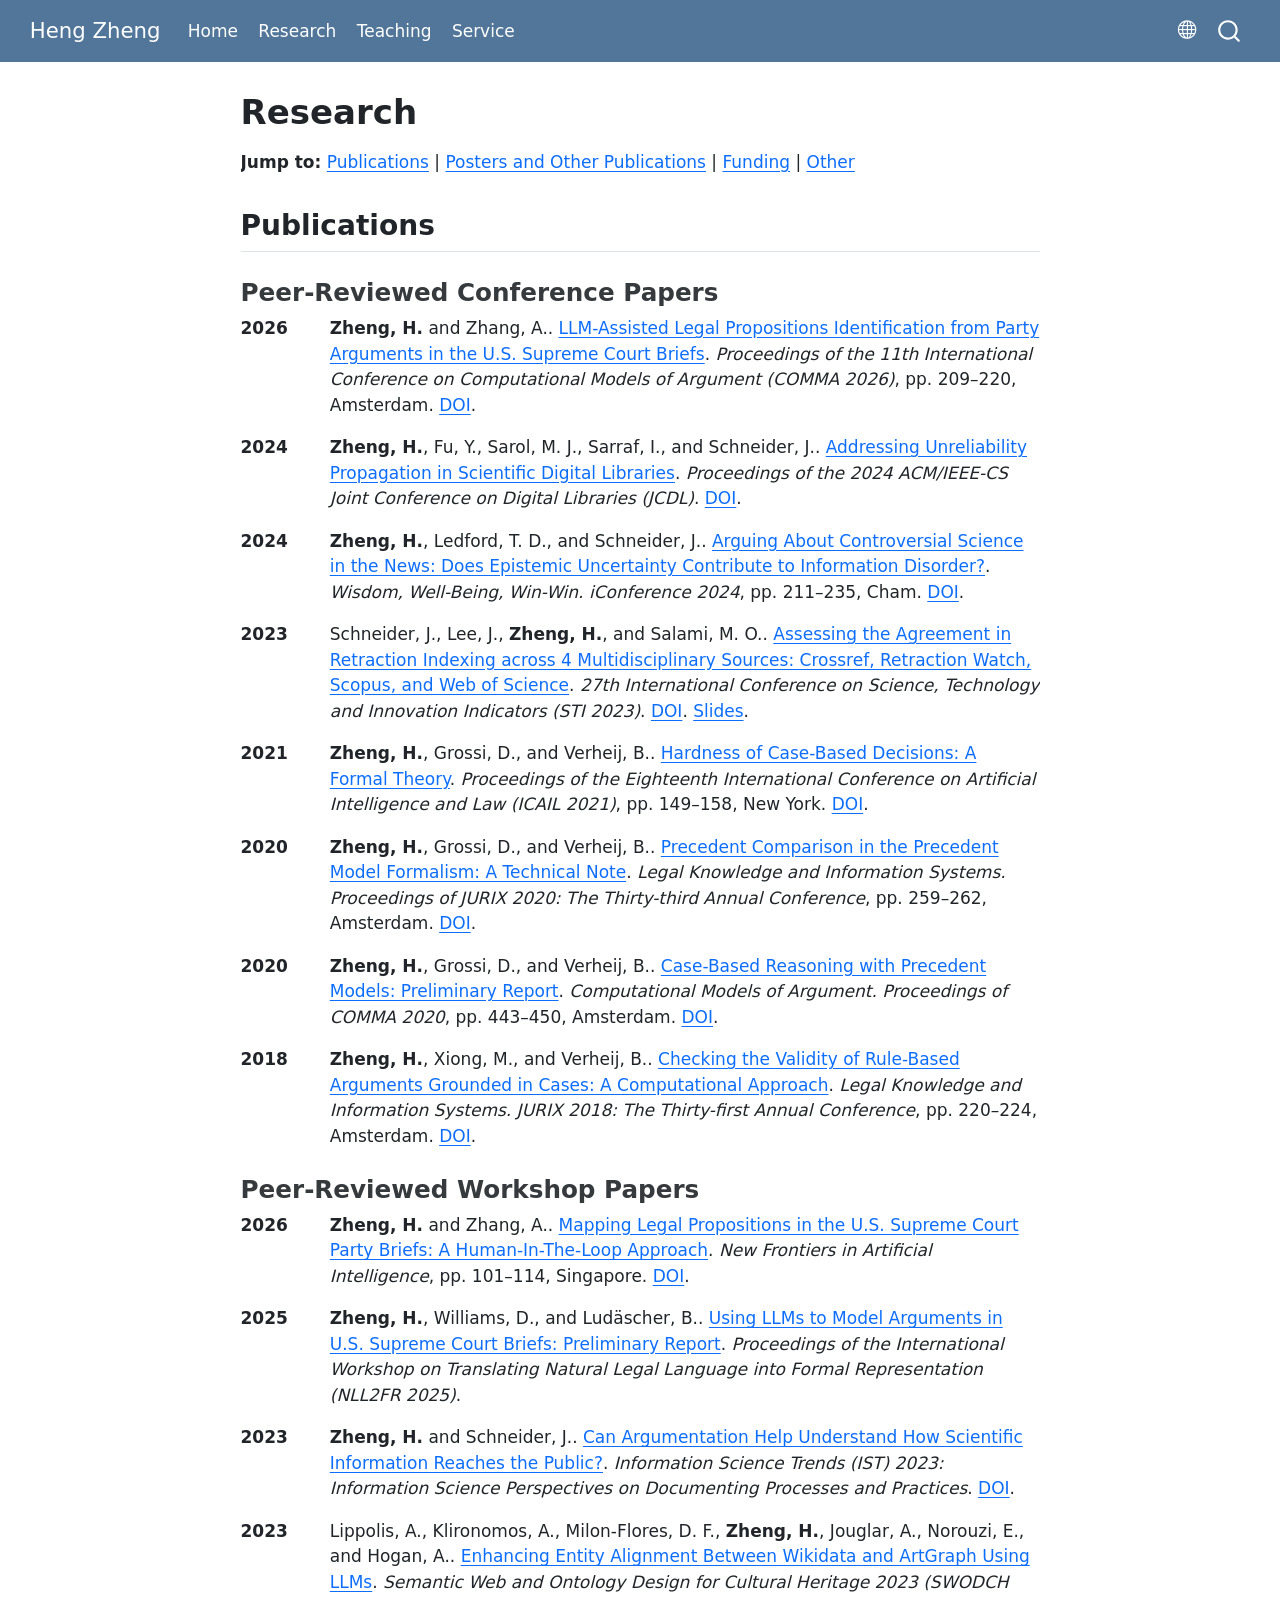
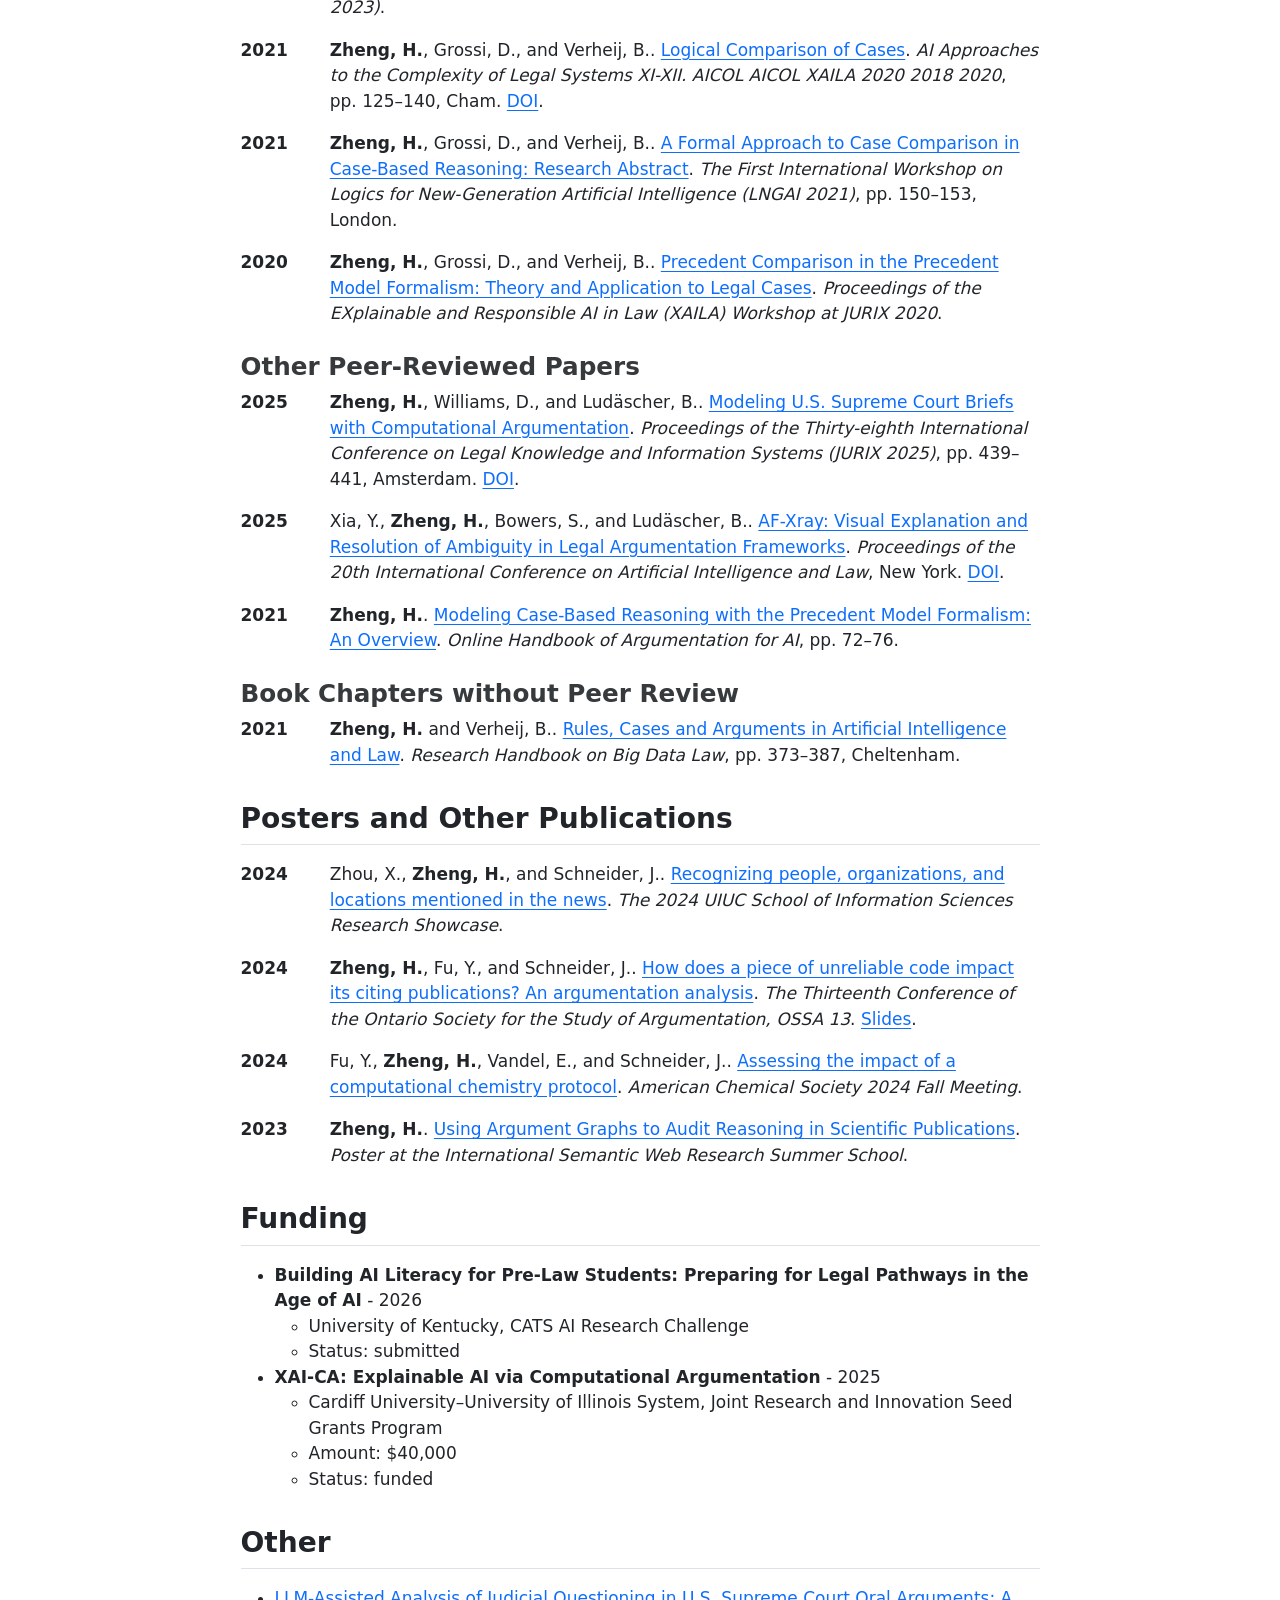
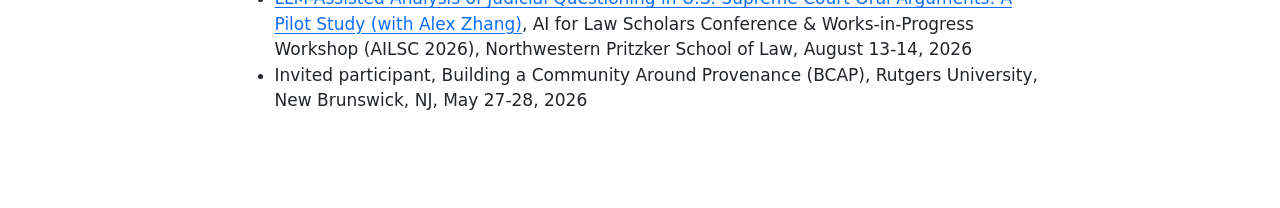
==== commit 86c489c4: "deploy site update" ====
--- a/research.html
+++ b/research.html
@@ -176,7 +176,7 @@
   margin: 0;
 }
 </style>
-<div id="acab98bb" class="cell" data-execution_count="1">
+<div id="f664e1fb" class="cell" data-execution_count="1">
 <div class="cell-output cell-output-display cell-output-markdown">
 <p><strong>Jump to:</strong> <a href="#publications">Publications</a> | <a href="#posters-and-other-publications">Posters and Other Publications</a> | <a href="#funding">Funding</a> | <a href="#other">Other</a></p>
 <section id="publications" class="level2">
@@ -394,6 +394,11 @@
 <section id="funding" class="level2">
 <h2 class="anchored" data-anchor-id="funding">Funding</h2>
 <ul>
+<li><strong>Building AI Literacy for Pre-Law Students: Preparing for Legal Pathways in the Age of AI</strong> - 2026
+<ul>
+<li>University of Kentucky, CATS AI Research Challenge</li>
+<li>Status: submitted</li>
+</ul></li>
 <li><strong>XAI-CA: Explainable AI via Computational Argumentation</strong> - 2025
 <ul>
 <li>Cardiff University–University of Illinois System, Joint Research and Innovation Seed Grants Program</li>
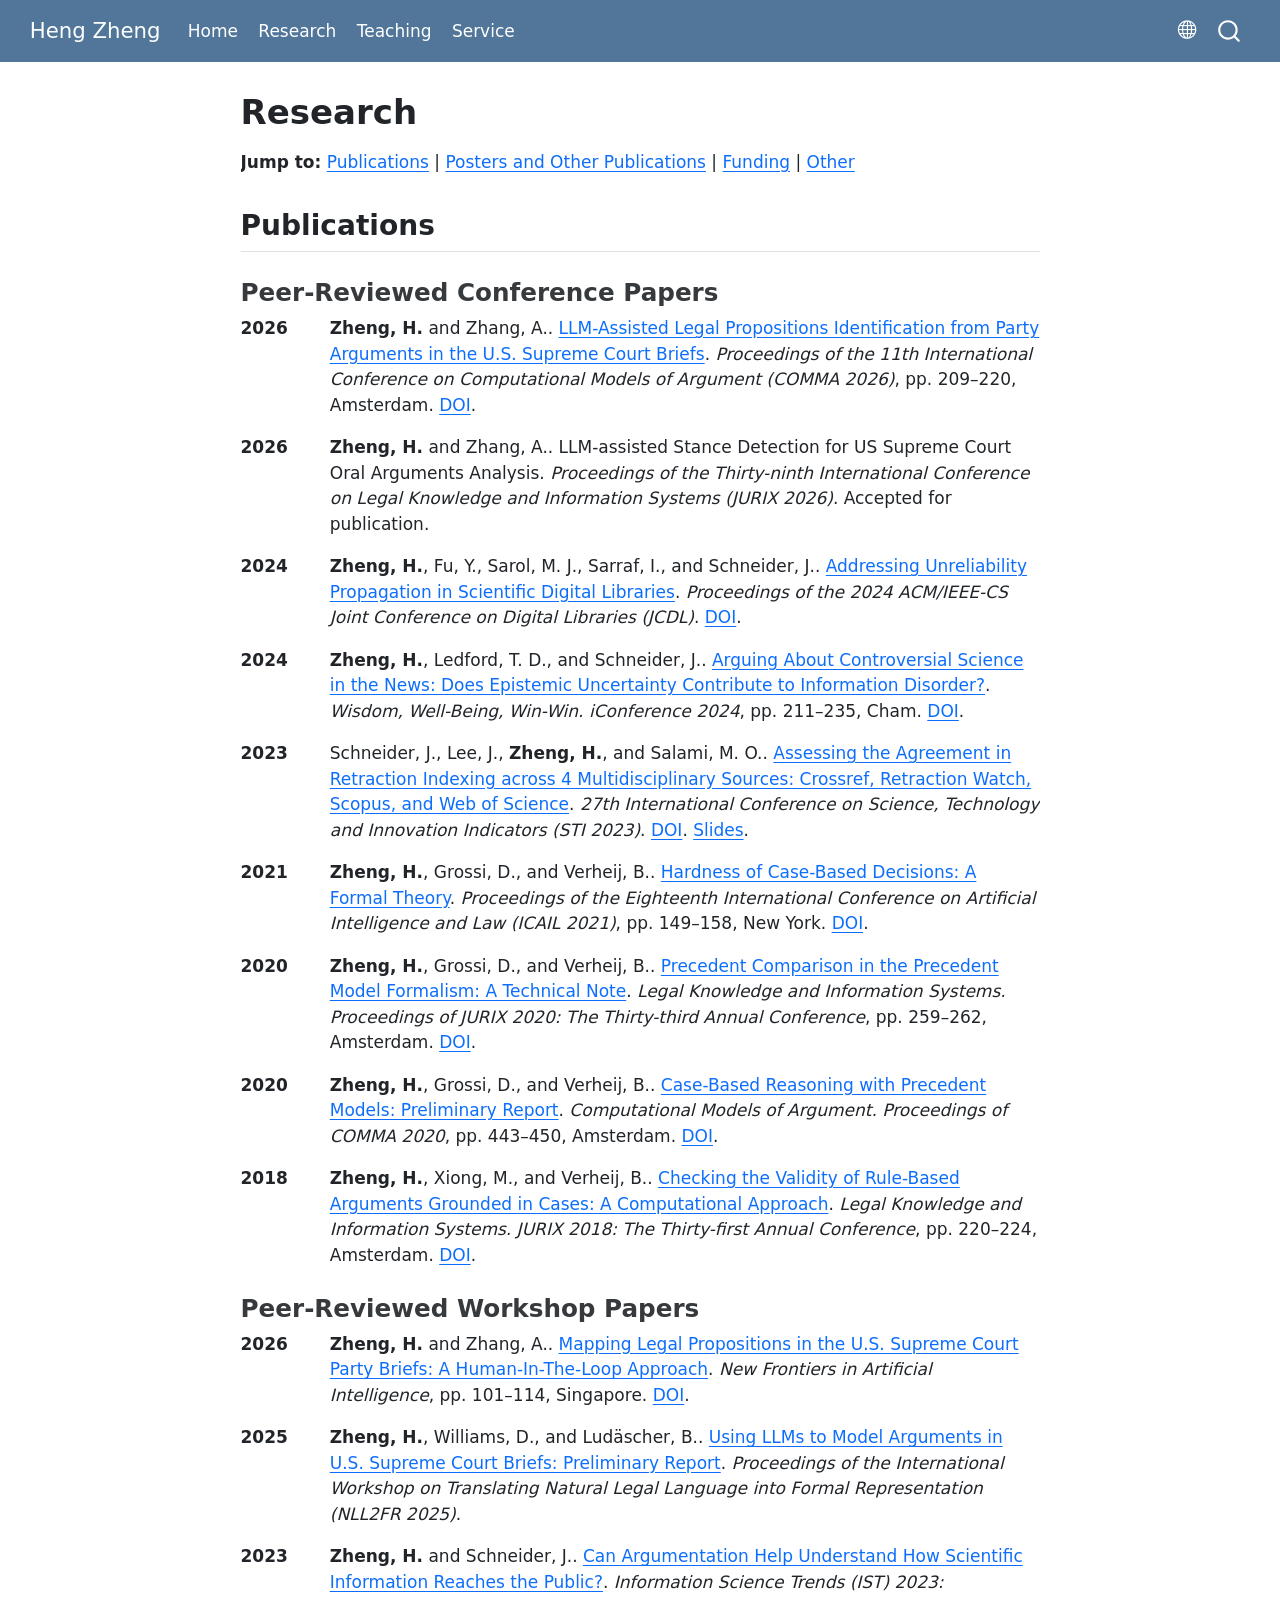
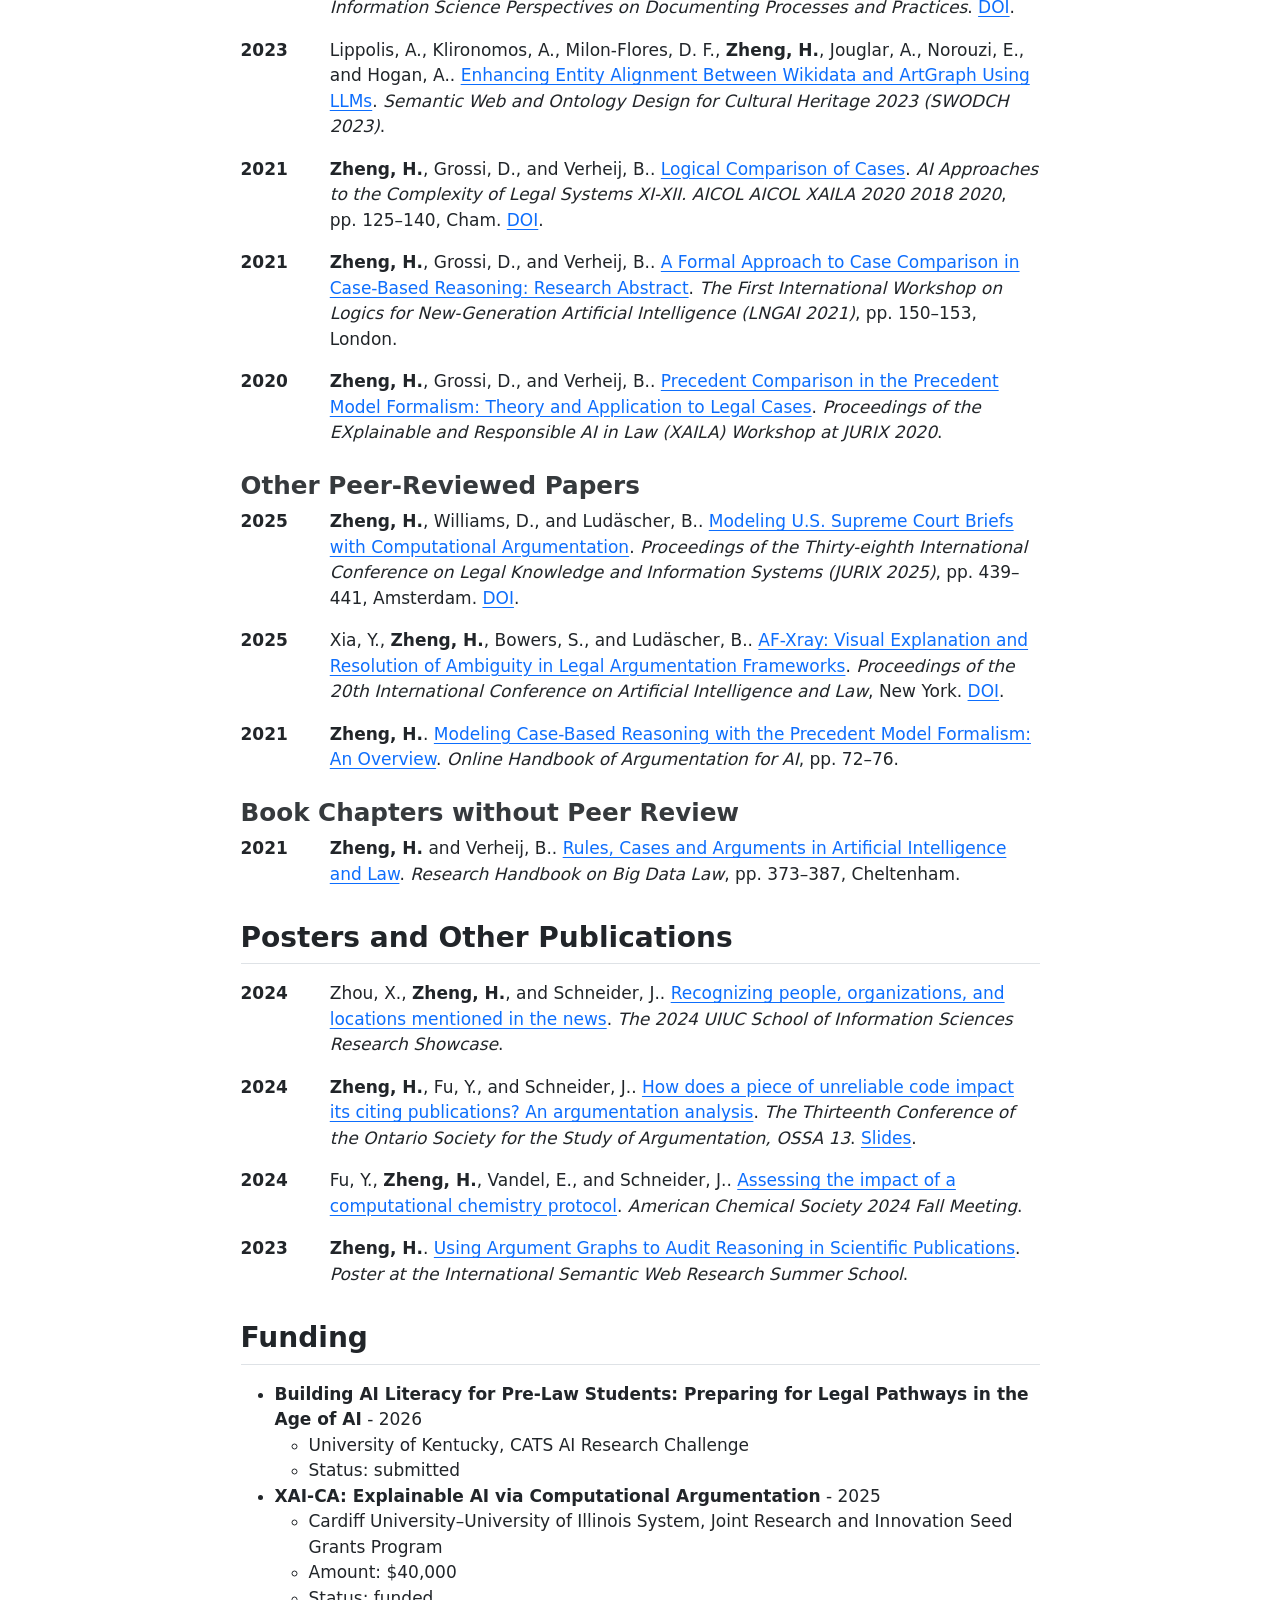
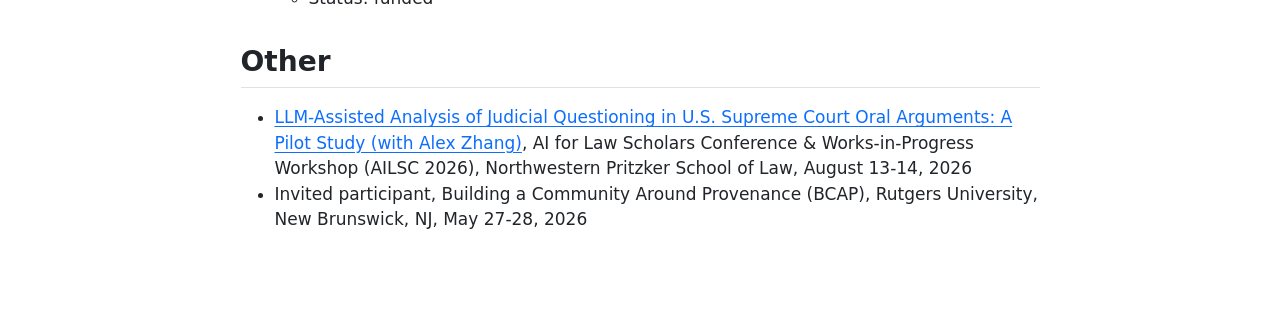
==== commit 29b693ee: "deploy site update" ====
--- a/research.html
+++ b/research.html
@@ -176,7 +176,7 @@
   margin: 0;
 }
 </style>
-<div id="f664e1fb" class="cell" data-execution_count="1">
+<div id="6aeadd2f" class="cell" data-execution_count="1">
 <div class="cell-output cell-output-display cell-output-markdown">
 <p><strong>Jump to:</strong> <a href="#publications">Publications</a> | <a href="#posters-and-other-publications">Posters and Other Publications</a> | <a href="#funding">Funding</a> | <a href="#other">Other</a></p>
 <section id="publications" class="level2">
@@ -190,6 +190,14 @@
 </div>
 <div class="pub-text">
 <strong>Zheng, H.</strong> and Zhang, A.. <a href="https://doi.org/10.3233/FAIA260813">LLM-Assisted Legal Propositions Identification from Party Arguments in the U.S. Supreme Court Briefs</a>. <em>Proceedings of the 11th International Conference on Computational Models of Argument (COMMA 2026)</em>, pp.&nbsp;209–220, Amsterdam. <a href="https://doi.org/10.3233/FAIA260813">DOI</a>.
+</div>
+</div>
+<div class="pub-entry">
+<div class="pub-year">
+2026
+</div>
+<div class="pub-text">
+<strong>Zheng, H.</strong> and Zhang, A.. LLM-assisted Stance Detection for US Supreme Court Oral Arguments Analysis. <em>Proceedings of the Thirty-ninth International Conference on Legal Knowledge and Information Systems (JURIX 2026)</em>. Accepted for publication.
 </div>
 </div>
 <div class="pub-entry">
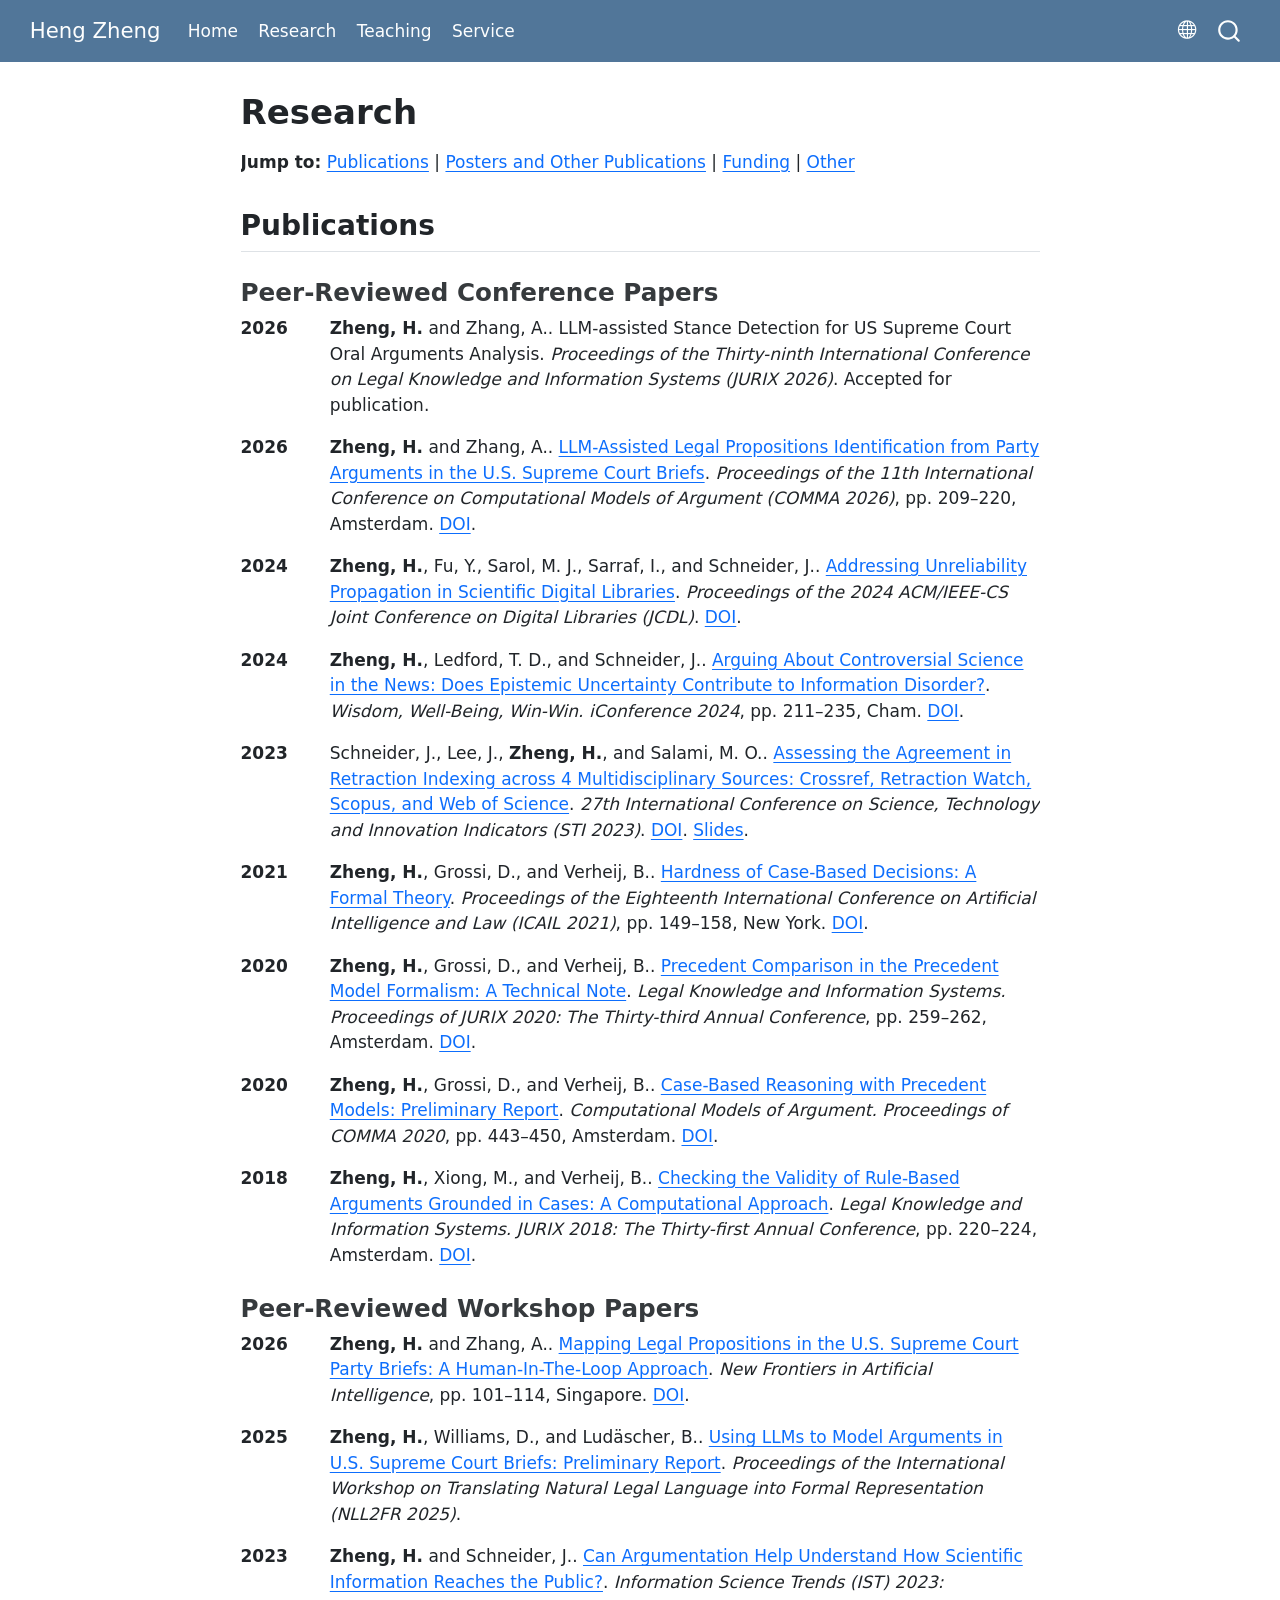
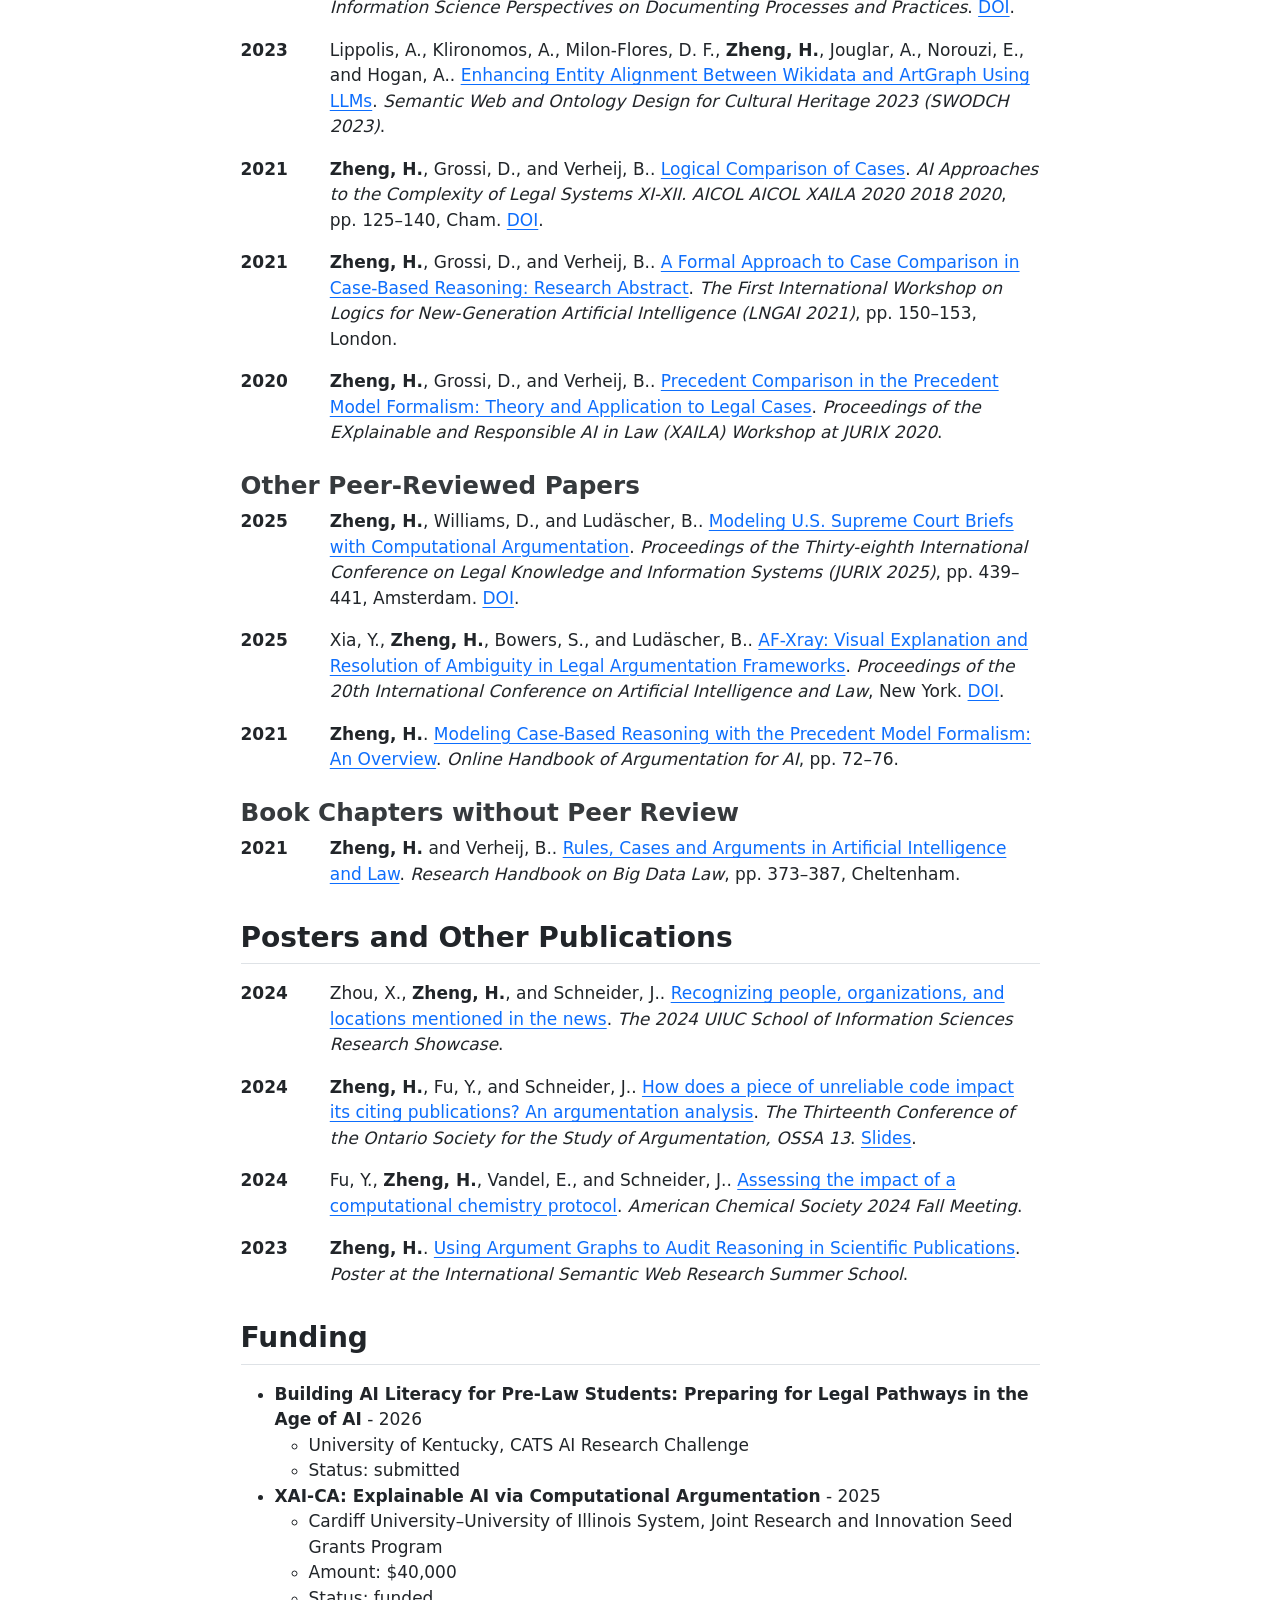
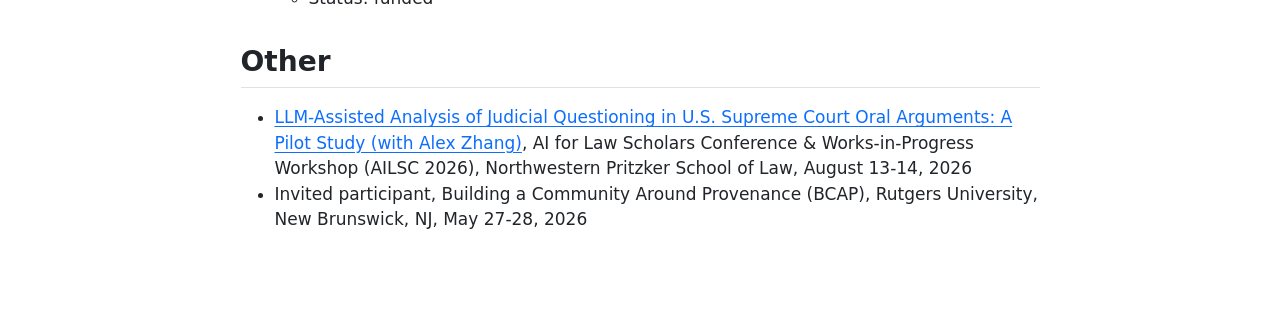
==== commit aae344dc: "deploy site update" ====
--- a/research.html
+++ b/research.html
@@ -176,7 +176,7 @@
   margin: 0;
 }
 </style>
-<div id="6aeadd2f" class="cell" data-execution_count="1">
+<div id="032c3069" class="cell" data-execution_count="1">
 <div class="cell-output cell-output-display cell-output-markdown">
 <p><strong>Jump to:</strong> <a href="#publications">Publications</a> | <a href="#posters-and-other-publications">Posters and Other Publications</a> | <a href="#funding">Funding</a> | <a href="#other">Other</a></p>
 <section id="publications" class="level2">
@@ -189,15 +189,15 @@
 2026
 </div>
 <div class="pub-text">
+<strong>Zheng, H.</strong> and Zhang, A.. LLM-assisted Stance Detection for US Supreme Court Oral Arguments Analysis. <em>Proceedings of the Thirty-ninth International Conference on Legal Knowledge and Information Systems (JURIX 2026)</em>. Accepted for publication.
+</div>
+</div>
+<div class="pub-entry">
+<div class="pub-year">
+2026
+</div>
+<div class="pub-text">
 <strong>Zheng, H.</strong> and Zhang, A.. <a href="https://doi.org/10.3233/FAIA260813">LLM-Assisted Legal Propositions Identification from Party Arguments in the U.S. Supreme Court Briefs</a>. <em>Proceedings of the 11th International Conference on Computational Models of Argument (COMMA 2026)</em>, pp.&nbsp;209–220, Amsterdam. <a href="https://doi.org/10.3233/FAIA260813">DOI</a>.
-</div>
-</div>
-<div class="pub-entry">
-<div class="pub-year">
-2026
-</div>
-<div class="pub-text">
-<strong>Zheng, H.</strong> and Zhang, A.. LLM-assisted Stance Detection for US Supreme Court Oral Arguments Analysis. <em>Proceedings of the Thirty-ninth International Conference on Legal Knowledge and Information Systems (JURIX 2026)</em>. Accepted for publication.
 </div>
 </div>
 <div class="pub-entry">
